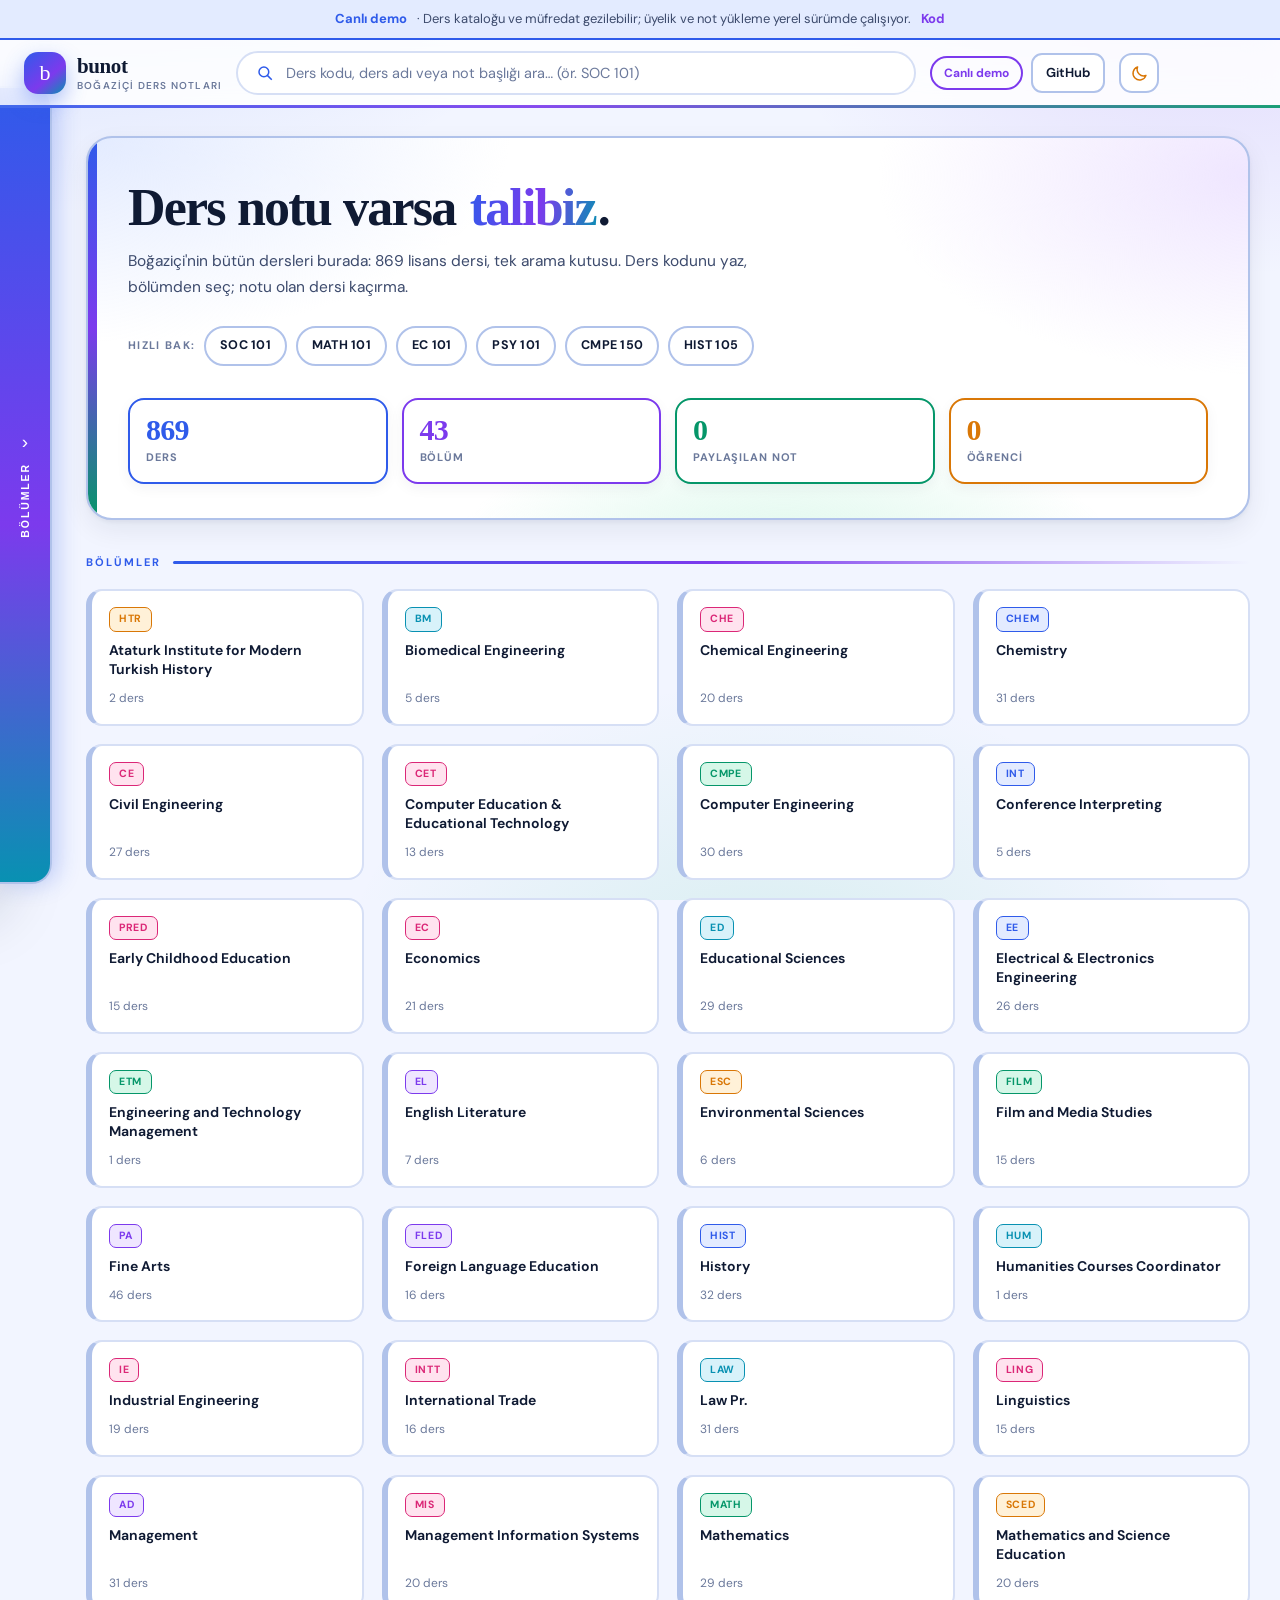
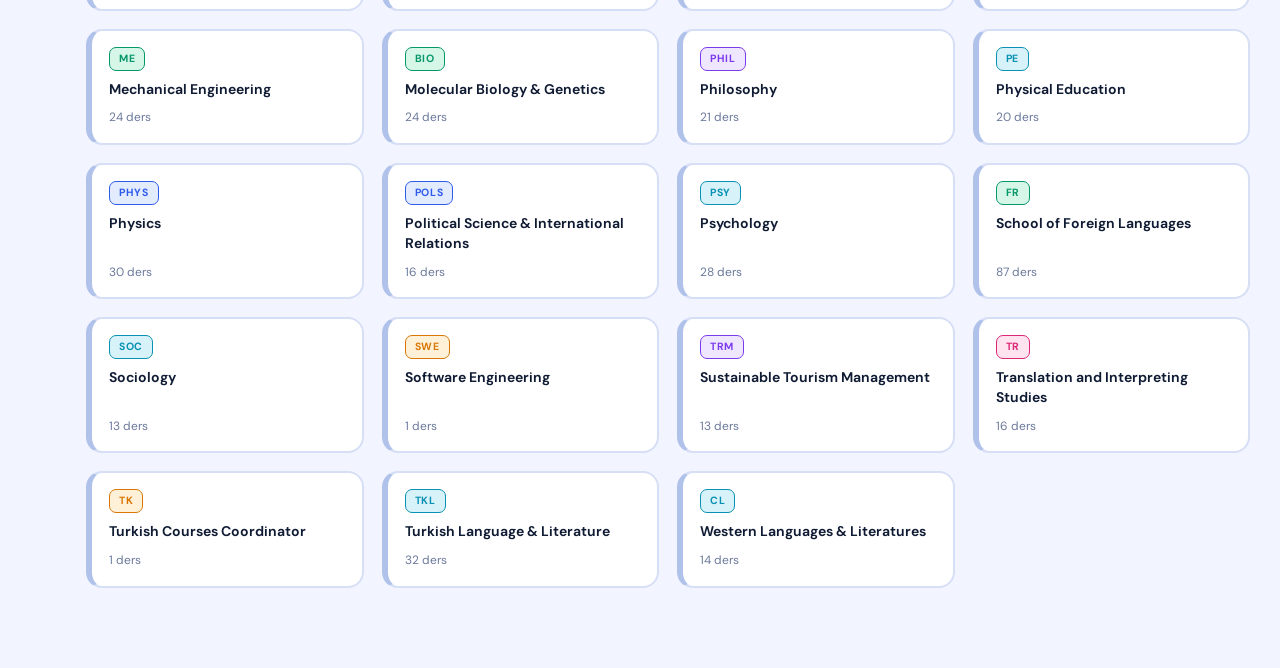
==== docs/index.html @ ac956108 "Yayin klasoru docs/ oldu: ayni cikti GitHub Pages ve Vercel icin kullanilacak" ====
<!DOCTYPE html>
<html lang="tr">
<head>
<meta charset="utf-8">
<meta name="viewport" content="width=device-width, initial-scale=1">
<title>bunot — Boğaziçi ders notları</title>
<link rel="preload" href="fontlar/dmsans-latin.woff2" as="font" type="font/woff2" crossorigin>
<link rel="preload" href="fontlar/lora-latin.woff2" as="font" type="font/woff2" crossorigin>
<link rel="stylesheet" href="fontlar.css">
<link rel="stylesheet" href="stil.css">
<link rel="icon" href="data:image/svg+xml,<svg xmlns='http://www.w3.org/2000/svg' viewBox='0 0 100 100'><text y='.9em' font-size='90'>📚</text></svg>">
<script>
  /* tema, sayfa çizilmeden önce uygulanır: ekran bir an beyazlamaz */
  (function () {
    var t = null;
    try {
      var q = new URLSearchParams(location.search).get("tema");
      if (q === "koyu" || q === "acik") t = q;
      else t = localStorage.getItem("bunot-tema");
      if (t !== "koyu" && t !== "acik") {
        t = window.matchMedia && window.matchMedia("(prefers-color-scheme: dark)").matches ? "koyu" : "acik";
      }
    } catch (e) { t = "acik"; }
    document.documentElement.setAttribute("data-tema", t);
  })();
</script>
</head>
<body>

<div class="demo-serit" id="demo-serit" hidden>
  <strong>Canlı demo</strong> · Ders kataloğu ve müfredat gezilebilir; üyelik ve not yükleme yerel sürümde çalışıyor.
  <a href="https://github.com/mehlikaceylinaydogan/bunot" target="_blank" rel="noopener">Kod</a>
</div>

<header class="ust">
  <a class="marka" href="#/">
    <span class="marka-nokta">b</span>
    <span class="marka-yazi">bunot<small>Boğaziçi ders notları</small></span>
  </a>

  <div class="arama-kutu">
    <svg viewBox="0 0 24 24" width="18" height="18" aria-hidden="true"><path fill="none" stroke="currentColor" stroke-width="2" d="M10.5 17a6.5 6.5 0 1 0 0-13 6.5 6.5 0 0 0 0 13Zm5 -1.5L21 21"/></svg>
    <input id="arama" type="search" placeholder="Ders kodu, ders adı veya not başlığı ara… (ör. SOC 101)" autocomplete="off">
  </div>

  <div class="hesap" id="hesap"></div>

  <button class="tema-dugme" id="tema-dugme" type="button" title="Koyu moda geç" aria-label="Koyu moda geç">
    <svg class="gunes-ikon" viewBox="0 0 24 24" fill="none" stroke="currentColor" stroke-width="1.8" stroke-linecap="round" aria-hidden="true">
      <circle cx="12" cy="12" r="4.2"/>
      <path d="M12 2.6v2.2M12 19.2v2.2M2.6 12h2.2M19.2 12h2.2M4.9 4.9l1.6 1.6M17.5 17.5l1.6 1.6M19.1 4.9l-1.6 1.6M6.5 17.5l-1.6 1.6"/>
    </svg>
    <svg class="ay-ikon" viewBox="0 0 24 24" fill="none" stroke="currentColor" stroke-width="1.8" stroke-linecap="round" stroke-linejoin="round" aria-hidden="true">
      <path d="M20.2 14.4A8.2 8.2 0 0 1 9.6 3.8a8.4 8.4 0 1 0 10.6 10.6Z"/>
    </svg>
  </button>
</header>

<main class="govde">
  <aside class="yan" id="yan">
    <div class="yan-ic">
      <div class="yan-baslik">Bölümler</div>
      <input class="yan-arama" id="bolum-arama" type="search" placeholder="Bölüm ara…">
      <label class="yan-secim" title="500 ve üstü numaralı dersler yüksek lisans dersleridir">
        <input type="checkbox" id="lisans-filtre" checked>
        Sadece lisans dersleri
      </label>
      <nav class="bolum-listesi" id="bolum-listesi"></nav>
    </div>
    <button class="yan-tutamac" id="yan-tutamac" type="button"
            aria-label="Bölüm listesini aç" aria-expanded="false" aria-controls="yan">
      <span class="yan-tutamac-ok" aria-hidden="true">›</span>
      <span class="yan-tutamac-yazi">Bölümler</span>
    </button>
  </aside>

  <section class="icerik" id="icerik">
    <div class="yukleniyor">Ders listesi yükleniyor…</div>
  </section>
</main>

<!-- Giriş / kayıt -->
<div class="perde" id="perde-giris" hidden>
  <div class="kutu">
    <button class="kapat" data-kapat="perde-giris">×</button>
    <h2 id="giris-baslik">Giriş yap</h2>
    <p class="ipucu" id="giris-ipucu">bunot'a sadece Boğaziçi e-postasıyla girilir: <b>@boun.edu.tr</b> veya <b>@std.bogazici.edu.tr</b></p>
    <form id="giris-form" class="form" novalidate>
      <label class="alan gizli" id="ad-alani">Ad Soyad
        <input id="giris-ad" type="text" placeholder="ör. Ceylin Yılmaz" autocomplete="name">
      </label>
      <label class="alan gizli" id="bolum-alani">Bölümün
        <select id="giris-bolum"><option value="">Bölüm seç…</option></select>
      </label>
      <label class="alan gizli" id="yil-alani">Giriş yılın
        <select id="giris-yil"><option value="">Yıl seç…</option></select>
      </label>
      <label class="alan">Boğaziçi e-postan
        <input id="giris-eposta" type="email" placeholder="ad.soyad@boun.edu.tr" autocomplete="email" required>
      </label>
      <label class="alan gizli" id="kayitli-ad-alani">Kayıtlı adın
        <input id="giris-kayitli-ad" type="text" placeholder="ör. Ceylin Yılmaz" autocomplete="name">
      </label>
      <label class="alan">Şifre
        <input id="giris-sifre" type="password" placeholder="en az 6 karakter" autocomplete="current-password" required>
        <button type="button" class="goz" data-goz="giris-sifre">şifreyi göster</button>
      </label>
      <label class="alan gizli" id="yeni-sifre-alani">Yeni şifre
        <input id="giris-yeni-sifre" type="password" placeholder="en az 6 karakter" autocomplete="new-password">
        <button type="button" class="goz" data-goz="giris-yeni-sifre">şifreyi göster</button>
      </label>
      <div class="uyari" id="giris-uyari"></div>
      <button class="dugme dolu" type="submit" id="giris-gonder">Giriş yap</button>
    </form>
    <p class="alt-yazi">
      <span id="giris-soru">Hesabın yok mu?</span>
      <a href="#" id="giris-degistir">Kayıt ol</a>
    </p>
    <p class="alt-yazi ikinci" id="sifir-link-satir">
      <a href="#" id="sifir-link">Şifremi unuttum</a>
    </p>
  </div>
</div>

<!-- Şifre değiştir -->
<div class="perde" id="perde-sifre" hidden>
  <div class="kutu">
    <button class="kapat" data-kapat="perde-sifre">×</button>
    <h2>Şifre değiştir</h2>
    <p class="ipucu">Mevcut şifreni bir kez yaz, sonra yeni şifreni belirle.</p>
    <form id="sifre-form" class="form" novalidate>
      <label class="alan">Mevcut şifren
        <input id="s-eski" type="password" autocomplete="current-password" required>
      </label>
      <label class="alan">Yeni şifre
        <input id="s-yeni" type="password" placeholder="en az 6 karakter" autocomplete="new-password" required>
      </label>
      <label class="alan">Yeni şifre (tekrar)
        <input id="s-tekrar" type="password" autocomplete="new-password" required>
      </label>
      <div class="uyari" id="sifre-uyari"></div>
      <button class="dugme dolu" type="submit" id="sifre-gonder">Şifremi değiştir</button>
    </form>
  </div>
</div>

<!-- Not yükleme -->
<div class="perde" id="perde-yukle" hidden>
  <div class="kutu genis">
    <button class="kapat" data-kapat="perde-yukle">×</button>
    <h2>Not yükle</h2>
    <p class="ipucu">Kendi hazırladığın özetler, çalışma notları, sınav soruları… Hocanın slaytını veya kitabını yükleme.</p>
    <form id="yukle-form" class="form" novalidate>
      <label class="alan">Ders
        <input id="y-ders" type="text" list="ders-listesi" placeholder="Ders kodu yaz, ör. SOC 101" required>
        <datalist id="ders-listesi"></datalist>
      </label>
      <div class="ikili">
        <label class="alan">Notun başlığı
          <input id="y-baslik" type="text" placeholder="ör. SOC 101 2026 Midterm çalışma notları" required>
        </label>
        <label class="alan">Tür
          <select id="y-tur">
            <option>Midterm</option>
            <option>Final</option>
            <option>Quiz</option>
            <option>Homework</option>
            <option>Project</option>
            <option>Summary</option>
            <option>Other</option>
          </select>
        </label>
      </div>
      <div class="ikili">
        <label class="alan">Dönem
          <select id="y-donem"></select>
        </label>
        <label class="alan">Dosya
          <input id="y-dosya" type="file" accept=".pdf,.doc,.docx,.ppt,.pptx,.txt,.md,.jpg,.jpeg,.png,.zip" required>
        </label>
      </div>
      <label class="alan">Açıklama (isteğe bağlı)
        <textarea id="y-aciklama" rows="3" placeholder="Neyi kapsıyor, hangi konular var, hoca kim…"></textarea>
      </label>
      <div class="uyari" id="yukle-uyari"></div>
      <button class="dugme dolu" type="submit" id="yukle-gonder">Notu yükle</button>
    </form>
  </div>
</div>

<!-- Nota bak -->
<div class="perde" id="perde-bak" hidden>
  <div class="kutu bak-kutu">
    <button class="kapat" data-kapat="perde-bak">×</button>
    <h2 id="bak-baslik">Nota bak</h2>
    <p class="ipucu" id="bak-alt"></p>
    <div class="bak-govde" id="bak-govde"></div>
    <div class="bak-alt-satir">
      <a class="dugme sade" id="bak-ders" href="#">Ders sayfası</a>
      <button class="dugme dolu" id="bak-indir" data-indir="">İndir</button>
    </div>
  </div>
</div>

<div class="bildirim" id="bildirim" hidden></div>

<script src="uygulama.js"></script>
</body>
</html>
---- docs/fontlar.css ----
﻿/* bunot — yerel fontlar (Lora + DM Sans), internet gerekmez */

@font-face {
  font-family: 'Lora';
  font-style: normal;
  font-weight: 400 700;
  font-display: swap;
  src: url('fontlar/lora-latin.woff2') format('woff2');
  unicode-range: U+0000-00FF, U+0131, U+0152-0153, U+02BB-02BC, U+02C6, U+02DA, U+02DC, U+2000-206F, U+20AC, U+2122, U+2191, U+2193, U+2212, U+2215, U+FEFF, U+FFFD;
}
@font-face {
  font-family: 'Lora';
  font-style: normal;
  font-weight: 400 700;
  font-display: swap;
  src: url('fontlar/lora-latin-ext.woff2') format('woff2');
  unicode-range: U+0100-02AF, U+0304, U+0308, U+0329, U+1E00-1E9F, U+1EF2-1EFF, U+2020, U+20A0-20AB, U+20AD-20C4, U+2113, U+2C60-2C7F, U+A720-A7FF;
}

@font-face {
  font-family: 'DM Sans';
  font-style: normal;
  font-weight: 400 700;
  font-display: swap;
  src: url('fontlar/dmsans-latin.woff2') format('woff2');
  unicode-range: U+0000-00FF, U+0131, U+0152-0153, U+02BB-02BC, U+02C6, U+02DA, U+02DC, U+2000-206F, U+20AC, U+2122, U+2191, U+2193, U+2212, U+2215, U+FEFF, U+FFFD;
}
@font-face {
  font-family: 'DM Sans';
  font-style: normal;
  font-weight: 400 700;
  font-display: swap;
  src: url('fontlar/dmsans-latin-ext.woff2') format('woff2');
  unicode-range: U+0100-02AF, U+0304, U+0308, U+0329, U+1E00-1E9F, U+1EF2-1EFF, U+2020, U+20A0-20AB, U+20AD-20C4, U+2113, U+2C60-2C7F, U+A720-A7FF;
}
---- docs/stil.css ----
/* ===================================================================
   bunot — renkli, modern görünüm
   Mavi / mor / yeşil ağırlıklı, kalın kenarlı kutular.
   =================================================================== */

:root {
  /* yüzeyler */
  --kagit: #f2f5ff;
  --kagit-2: #e8eeff;
  --kart: #ffffff;
  --girdi: #f7f9ff;
  --ust: rgba(255, 255, 255, .84);
  --uzerine: #eef2ff;

  /* çizgiler */
  --cizgi: #d6dff5;
  --cizgi-koyu: #b0c2ea;

  /* yazı */
  --murekkep: #0f1a33;
  --murekkep-yumusak: #3d4b6d;
  --soluk: #6b799b;

  /* renkler */
  --mavi: #2f5bea;
  --mavi-soluk: #e3ebff;
  --mor: #7c3aed;
  --mor-soluk: #efe6ff;
  --yesil: #059669;
  --yesil-parlak: #10b981;
  --yesil-soluk: #d6f7e8;
  --turuncu: #d97706;
  --turuncu-soluk: #fff1d8;
  --pembe: #db2777;
  --pembe-soluk: #ffe3ef;
  --cam: #0891b2;
  --cam-soluk: #d8f2fa;

  /* eski isimler (uyum için) */
  --birincil: var(--mavi);
  --birincil-acik: #4b74ff;
  --birincil-soluk: var(--mavi-soluk);
  --vurgu: var(--turuncu);
  --vurgu-soluk: var(--turuncu-soluk);
  --vurgu-yazi: #ffffff;
  --vurgu-cizgi: rgba(124, 58, 237, .16);

  /* kart renk kümeleri */
  --r0: var(--mavi);   --r0-soluk: var(--mavi-soluk);
  --r1: var(--mor);    --r1-soluk: var(--mor-soluk);
  --r2: var(--yesil);  --r2-soluk: var(--yesil-soluk);
  --r3: var(--turuncu);--r3-soluk: var(--turuncu-soluk);
  --r4: var(--pembe);  --r4-soluk: var(--pembe-soluk);
  --r5: var(--cam);    --r5-soluk: var(--cam-soluk);

  --golge: 0 2px 4px rgba(15, 26, 51, .05), 0 10px 26px rgba(15, 26, 51, .07);
  --golge-buyuk: 0 26px 64px rgba(15, 26, 51, .22);
  --yaricap: 18px;
  --baslik-font: 'Lora', 'Iowan Old Style', Georgia, serif;
  --govde-font: 'DM Sans', -apple-system, 'Segoe UI', system-ui, sans-serif;
  --ust-yukseklik: 74px;
  --ray: 52px;
}

:root[data-tema="koyu"] {
  --kagit: #090e1c;
  --kagit-2: #0d1428;
  --kart: #121a30;
  --girdi: #17203a;
  --ust: rgba(9, 14, 28, .86);
  --uzerine: #1a2440;

  --cizgi: #26314f;
  --cizgi-koyu: #3c4d7a;

  --murekkep: #edf1ff;
  --murekkep-yumusak: #b8c5e6;
  --soluk: #8b9ac0;

  --mavi: #6f95ff;
  --mavi-soluk: #16244a;
  --mor: #b18bff;
  --mor-soluk: #241a45;
  --yesil: #34d399;
  --yesil-parlak: #34d399;
  --yesil-soluk: #0f3229;
  --turuncu: #fbbf24;
  --turuncu-soluk: #33280d;
  --pembe: #f472b6;
  --pembe-soluk: #3a1327;
  --cam: #38d6ef;
  --cam-soluk: #0c2c36;

  --birincil-acik: #8aa8ff;
  --vurgu-cizgi: rgba(177, 139, 255, .22);

  --golge: 0 2px 4px rgba(0, 0, 0, .35), 0 12px 30px rgba(0, 0, 0, .35);
  --golge-buyuk: 0 26px 70px rgba(0, 0, 0, .6);
}

* { box-sizing: border-box; }

html, body { height: 100%; }

body {
  margin: 0;
  font-family: var(--govde-font);
  background: var(--kagit);
  background-image:
    radial-gradient(900px 520px at 4% -12%, rgba(47, 91, 234, .16), transparent 62%),
    radial-gradient(760px 460px at 96% 0%, rgba(124, 58, 237, .14), transparent 60%),
    radial-gradient(700px 500px at 60% 110%, rgba(16, 185, 129, .12), transparent 62%);
  background-attachment: fixed;
  color: var(--murekkep);
  font-size: 15px;
  line-height: 1.55;
  -webkit-font-smoothing: antialiased;
  transition: background-color .25s, color .25s;
}

h1, h2, h3, .marka-yazi, .sayac strong {
  font-family: var(--baslik-font);
  font-weight: 600;
  letter-spacing: -.3px;
}

a { color: var(--mavi); text-decoration: none; }
a:hover { text-decoration: none; }

/* ------------------------------------------------------------- üst bar */
.ust {
  position: sticky;
  top: 0;
  z-index: 40;
  display: flex;
  align-items: center;
  gap: 14px;
  padding: 11px 24px;
  background: var(--ust);
  backdrop-filter: blur(16px) saturate(1.3);
  border-bottom: 2px solid var(--cizgi);
}
.ust::after {
  content: "";
  position: absolute;
  left: 0; right: 0; bottom: -2px;
  height: 3px;
  background: linear-gradient(90deg, var(--mavi), var(--mor) 42%, var(--yesil) 100%);
  opacity: .9;
}

.marka { display: flex; align-items: center; gap: 11px; color: var(--murekkep); flex: 0 0 auto; }
.marka-nokta {
  display: grid;
  place-items: center;
  width: 42px;
  height: 42px;
  border-radius: 14px;
  background: linear-gradient(140deg, var(--mavi), var(--mor) 60%, var(--cam));
  color: #fff;
  font-family: var(--baslik-font);
  font-size: 22px;
  line-height: 1;
  padding-bottom: 3px;
  box-shadow: 0 8px 20px rgba(47, 91, 234, .35);
}
.marka-yazi { font-size: 21px; line-height: 1.05; letter-spacing: -.4px; }
.marka-yazi small {
  display: block;
  font-family: var(--govde-font);
  font-weight: 600;
  font-size: 10px;
  color: var(--soluk);
  letter-spacing: .12em;
  text-transform: uppercase;
  margin-top: 4px;
}

.arama-kutu {
  flex: 1 1 auto;
  display: flex;
  align-items: center;
  gap: 10px;
  max-width: 680px;
  padding: 10px 18px;
  border-radius: 999px;
  background: var(--kart);
  border: 2px solid var(--cizgi);
  color: var(--soluk);
  transition: border-color .2s, box-shadow .2s;
}
.arama-kutu:hover { border-color: var(--cizgi-koyu); }
.arama-kutu:focus-within {
  border-color: var(--mavi);
  box-shadow: 0 0 0 5px var(--mavi-soluk);
}
.arama-kutu svg { color: var(--mavi); }
.arama-kutu input {
  flex: 1;
  border: 0;
  background: transparent;
  color: var(--murekkep);
  font-family: var(--govde-font);
  font-size: 14.5px;
  outline: none;
}
.arama-kutu input::placeholder { color: var(--soluk); }

.hesap { display: flex; align-items: center; gap: 8px; flex: 0 0 auto; }

.kisi-ad {
  font-size: 12.5px;
  font-weight: 700;
  color: var(--mor);
  background: var(--mor-soluk);
  border: 2px solid var(--mor);
  padding: 6px 12px;
  border-radius: 999px;
  max-width: 150px;
  overflow: hidden;
  text-overflow: ellipsis;
  white-space: nowrap;
}

/* ------------------------------------------------------------- düğmeler */
.dugme {
  border: 2px solid var(--cizgi-koyu);
  background: var(--kart);
  color: var(--murekkep);
  padding: 9px 16px;
  border-radius: 12px;
  font-family: var(--govde-font);
  font-size: 14px;
  font-weight: 650;
  cursor: pointer;
  transition: transform .12s, background .18s, border-color .18s, color .18s, box-shadow .18s;
  white-space: nowrap;
}
.dugme:hover { background: var(--uzerine); transform: translateY(-1px); }
.dugme:active { transform: translateY(1px); }

.dugme.dolu {
  background: linear-gradient(135deg, var(--mavi), var(--mor));
  border-color: transparent;
  color: #fff;
  box-shadow: 0 8px 22px rgba(47, 91, 234, .32);
}
.dugme.dolu:hover { filter: brightness(1.07); }

.dugme.vurgulu {
  background: linear-gradient(135deg, var(--turuncu), #f59e0b);
  border-color: transparent;
  color: #fff;
}

.dugme.sade { background: transparent; border-color: transparent; color: var(--soluk); }
.dugme.sade:hover { background: var(--uzerine); color: var(--murekkep); }

.dugme.kucuk { padding: 8px 13px; font-size: 13px; border-radius: 11px; }

/* canlı demo şeridi (Vercel gibi statik yayında) */
.demo-serit {
  display: flex;
  flex-wrap: wrap;
  gap: 6px 10px;
  align-items: center;
  justify-content: center;
  padding: 9px 16px;
  background: var(--mavi-soluk);
  border-bottom: 2px solid var(--mavi);
  font-size: 13px;
  color: var(--murekkep-yumusak);
  text-align: center;
}
.demo-serit[hidden] { display: none; }
.demo-serit strong { color: var(--mavi); }
.demo-serit a { color: var(--mor); font-weight: 700; }
.demo-rozet {
  border: 2px solid var(--mor);
  color: var(--mor);
  border-radius: 999px;
  padding: 6px 12px;
  font-size: 12px;
  font-weight: 800;
  white-space: nowrap;
}

/* üst bardaki renkli düğmeler */
.bolumum-dugme {
  border-color: var(--mavi);
  color: var(--mavi);
  background: var(--mavi-soluk);
}
.bolumum-dugme:hover { background: var(--mavi); color: #fff; }

.sifre-dugme {
  border-color: var(--mor);
  color: var(--mor);
  background: var(--mor-soluk);
}
.sifre-dugme:hover { background: var(--mor); color: #fff; }

.cikis-dugme {
  border-color: var(--pembe);
  color: var(--pembe);
  background: var(--pembe-soluk);
}
.cikis-dugme:hover { background: var(--pembe); color: #fff; }

.giris-dugme {
  border-color: var(--yesil);
  background: linear-gradient(135deg, var(--yesil-parlak), var(--yesil));
  color: #fff;
  box-shadow: 0 8px 22px rgba(5, 150, 105, .3);
}
.giris-dugme:hover { filter: brightness(1.07); }

/* not yükle: yavaş nefes alan, parlayan yeşil düğme */
.yukle-dugme {
  position: relative;
  overflow: hidden;
  border: 2px solid var(--yesil);
  background: linear-gradient(135deg, var(--yesil-parlak), var(--yesil) 65%, #047857);
  color: #fff;
  padding: 10px 20px;
  border-radius: 999px;
  letter-spacing: .01em;
  box-shadow: 0 6px 18px rgba(5, 150, 105, .35);
  animation: yukleNefes 5.5s ease-in-out infinite;
}
.yukle-dugme span { position: relative; z-index: 2; }
.yukle-dugme::after {
  content: "";
  position: absolute;
  inset: -2px;
  background: linear-gradient(110deg, transparent 25%, rgba(255, 255, 255, .6) 48%, transparent 68%);
  transform: translateX(-130%);
  animation: yukleParlama 6.5s ease-in-out infinite;
}
.yukle-dugme:hover {
  transform: translateY(-2px) scale(1.035);
  box-shadow: 0 12px 30px rgba(16, 185, 129, .5);
  filter: brightness(1.06);
}

@keyframes yukleNefes {
  0%, 100% { box-shadow: 0 6px 18px rgba(5, 150, 105, .3); }
  50% { box-shadow: 0 10px 32px rgba(16, 185, 129, .62); }
}
@keyframes yukleParlama {
  0%, 58% { transform: translateX(-130%); }
  100% { transform: translateX(130%); }
}

/* ------------------------------------------------------------- gövde */
.govde {
  display: block;
  max-width: 1480px;
  margin: 0 auto;
  padding: 28px 30px 80px calc(var(--ray) + 34px);
  min-height: calc(100vh - var(--ust-yukseklik));
}

.icerik { min-width: 0; }

/* ------------------------------------------------- yan panel (açılır) */
.yan {
  position: fixed;
  top: calc(var(--ust-yukseklik) + 12px);
  bottom: 16px;
  left: 0;
  z-index: 35;
  width: 306px;
  display: flex;
  align-items: stretch;
  transform: translateX(calc(-306px + var(--ray)));
  transition: transform .55s cubic-bezier(.22, .9, .28, 1);
  will-change: transform;
}
.yan:hover,
.yan:focus-within,
.yan.acik { transform: translateX(0); }

.yan-ic {
  flex: 1 1 auto;
  min-width: 0;
  display: flex;
  flex-direction: column;
  padding: 16px 14px 14px;
  background: var(--kart);
  border: 2px solid var(--cizgi-koyu);
  border-left: 0;
  border-radius: 0 22px 22px 0;
  box-shadow: var(--golge-buyuk);
  overflow: hidden;
}

.yan-tutamac {
  order: 2;
  flex: 0 0 var(--ray);
  width: var(--ray);
  display: flex;
  flex-direction: column;
  align-items: center;
  justify-content: center;
  gap: 12px;
  padding: 0;
  border: 2px solid var(--cizgi-koyu);
  border-left: 0;
  border-radius: 0 20px 20px 0;
  background: linear-gradient(180deg, var(--mavi), var(--mor) 55%, var(--cam));
  color: #fff;
  cursor: pointer;
  box-shadow: 6px 0 22px rgba(47, 91, 234, .25);
  transition: filter .25s;
}
.yan-tutamac:hover { filter: brightness(1.08); }
.yan-tutamac-ok {
  font-size: 19px;
  line-height: 1;
  transition: transform .45s cubic-bezier(.22, .9, .28, 1);
}
.yan:hover .yan-tutamac-ok,
.yan.acik .yan-tutamac-ok { transform: rotate(180deg); }
.yan-tutamac-yazi {
  writing-mode: vertical-rl;
  transform: rotate(180deg);
  font-size: 10.5px;
  font-weight: 700;
  letter-spacing: .18em;
  text-transform: uppercase;
  white-space: nowrap;
}

.yan-baslik {
  font-family: var(--govde-font);
  font-size: 11px;
  font-weight: 800;
  color: var(--mor);
  letter-spacing: .16em;
  text-transform: uppercase;
  padding: 0 8px 10px;
}

.yan-arama {
  width: 100%;
  padding: 10px 13px;
  border: 2px solid var(--cizgi);
  border-radius: 11px;
  font-family: var(--govde-font);
  font-size: 13px;
  outline: none;
  background: var(--girdi);
  color: var(--murekkep);
  margin-bottom: 10px;
  transition: border-color .18s, box-shadow .18s;
}
.yan-arama:focus {
  border-color: var(--mor);
  box-shadow: 0 0 0 4px var(--mor-soluk);
}

.yan-secim {
  display: flex;
  align-items: center;
  gap: 9px;
  margin: 0 0 10px;
  padding: 9px 11px;
  border-radius: 11px;
  border: 2px solid var(--cizgi);
  background: var(--girdi);
  font-size: 12.5px;
  font-weight: 650;
  color: var(--murekkep-yumusak);
  cursor: pointer;
  user-select: none;
}
.yan-secim input { accent-color: var(--yesil); width: 16px; height: 16px; margin: 0; }

.bolum-listesi {
  overflow-y: auto;
  display: flex;
  flex-direction: column;
  gap: 4px;
  padding-right: 3px;
}
.bolum-listesi::-webkit-scrollbar { width: 8px; }
.bolum-listesi::-webkit-scrollbar-thumb {
  background: var(--cizgi-koyu);
  border-radius: 8px;
}

.bolum-satir {
  display: flex;
  align-items: center;
  gap: 9px;
  padding: 8px 10px;
  border-radius: 11px;
  border: 2px solid transparent;
  color: var(--murekkep);
  font-size: 13px;
  cursor: pointer;
  transition: background .15s, border-color .15s, transform .15s;
}
.bolum-satir:hover {
  background: var(--uzerine);
  border-color: var(--cizgi);
  transform: translateX(2px);
}
.bolum-satir.secili {
  background: linear-gradient(120deg, var(--mavi), var(--mor));
  border-color: transparent;
  color: #fff;
  box-shadow: 0 8px 20px rgba(47, 91, 234, .3);
}
.bolum-satir.secili .bolum-adet { opacity: .8; color: #fff; }
.bolum-satir.secili .bolum-kod { background: rgba(255, 255, 255, .24); color: #fff; }

.bolum-kod {
  font-family: var(--govde-font);
  font-size: 10.5px;
  font-weight: 800;
  border-radius: 7px;
  padding: 3px 7px;
  flex: 0 0 auto;
  letter-spacing: .06em;
  background: var(--rs, var(--mavi-soluk));
  color: var(--r, var(--mavi));
  border: 1.5px solid var(--r, var(--mavi));
}

.bolum-adi {
  flex: 1 1 auto;
  font-size: 12.5px;
  font-weight: 600;
  white-space: nowrap;
  overflow: hidden;
  text-overflow: ellipsis;
}
.bolum-adet { font-size: 11.5px; color: var(--soluk); flex: 0 0 auto; }

/* ------------------------------------------------------------- kahraman */
.kahraman {
  position: relative;
  overflow: hidden;
  background:
    radial-gradient(620px 300px at 0% 0%, var(--mavi-soluk), transparent 68%),
    radial-gradient(560px 300px at 100% 10%, var(--mor-soluk), transparent 66%),
    radial-gradient(500px 260px at 60% 120%, var(--yesil-soluk), transparent 70%),
    var(--kart);
  border: 2px solid var(--cizgi-koyu);
  border-radius: 26px;
  padding: 42px 40px 34px;
  margin-bottom: 32px;
  box-shadow: var(--golge);
}
.kahraman::before {
  content: "";
  position: absolute;
  left: 0; top: 0; bottom: 0;
  width: 9px;
  background: linear-gradient(180deg, var(--mavi), var(--mor) 50%, var(--yesil));
}
.kahraman h1 {
  margin: 0 0 16px;
  font-size: 52px;
  line-height: 1.02;
  letter-spacing: -1.8px;
  max-width: 760px;
  position: relative;
}
.kahraman h1 em {
  font-style: normal;
  background: linear-gradient(100deg, var(--mavi), var(--mor) 55%, var(--cam));
  -webkit-background-clip: text;
  background-clip: text;
  color: transparent;
  padding: 0 2px;
}
.kahraman p {
  margin: 0;
  max-width: 620px;
  color: var(--murekkep-yumusak);
  font-size: 15.5px;
  line-height: 1.65;
  position: relative;
}

.hizli { display: flex; flex-wrap: wrap; gap: 9px; margin-top: 26px; align-items: center; position: relative; }
.hizli span {
  font-size: 11px;
  font-weight: 700;
  color: var(--soluk);
  letter-spacing: .12em;
  text-transform: uppercase;
}
.hizli a {
  font-family: var(--govde-font);
  font-size: 12.5px;
  font-weight: 700;
  letter-spacing: .02em;
  padding: 8px 14px;
  border-radius: 999px;
  border: 2px solid var(--cizgi-koyu);
  color: var(--murekkep);
  background: var(--kart);
  transition: background .18s, border-color .18s, color .18s, transform .18s;
}
.hizli a:hover {
  background: var(--mavi);
  border-color: var(--mavi);
  color: #fff;
  transform: translateY(-2px);
}

.bolum-cip {
  display: inline-flex;
  align-items: center;
  gap: 8px;
  margin-top: 22px;
  padding: 9px 16px;
  border-radius: 999px;
  border: 2px solid var(--mor);
  background: var(--mor-soluk);
  color: var(--mor);
  font-size: 12.5px;
  font-weight: 600;
  position: relative;
  transition: background .18s, color .18s;
}
.bolum-cip:hover { background: var(--mor); color: #fff; }
.bolum-cip b { font-weight: 800; color: inherit; }

.sayaclar {
  display: flex;
  gap: 14px;
  margin-top: 32px;
  flex-wrap: wrap;
  position: relative;
}
.sayac {
  flex: 1 1 130px;
  padding: 14px 16px;
  border-radius: 16px;
  border: 2px solid var(--cizgi);
  background: var(--kart);
  box-shadow: 0 4px 14px rgba(15, 26, 51, .05);
}
.sayac:nth-child(1) { border-color: var(--mavi); }
.sayac:nth-child(2) { border-color: var(--mor); }
.sayac:nth-child(3) { border-color: var(--yesil); }
.sayac:nth-child(4) { border-color: var(--turuncu); }
.sayac strong { display: block; font-size: 30px; line-height: 1.05; letter-spacing: -.8px; }
.sayac:nth-child(1) strong { color: var(--mavi); }
.sayac:nth-child(2) strong { color: var(--mor); }
.sayac:nth-child(3) strong { color: var(--yesil); }
.sayac:nth-child(4) strong { color: var(--turuncu); }
.sayac span { font-size: 11px; color: var(--soluk); letter-spacing: .08em; text-transform: uppercase; font-weight: 700; }

/* ------------------------------------------------------------- başlıklar */
.bolum-basligi {
  position: relative;
  overflow: hidden;
  display: flex;
  align-items: flex-end;
  justify-content: space-between;
  gap: 18px;
  flex-wrap: wrap;
  padding: 24px 26px;
  margin-bottom: 26px;
  border: 2px solid var(--cizgi-koyu);
  border-radius: 24px;
  background:
    radial-gradient(520px 220px at 0% 0%, var(--mavi-soluk), transparent 70%),
    radial-gradient(480px 220px at 100% 100%, var(--mor-soluk), transparent 72%),
    var(--kart);
  box-shadow: var(--golge);
}
.bolum-basligi::before {
  content: "";
  position: absolute;
  left: 0; top: 0; bottom: 0;
  width: 9px;
  background: linear-gradient(180deg, var(--mavi), var(--mor) 55%, var(--yesil));
}
.bolum-basligi h1 {
  margin: 0;
  font-size: 34px;
  line-height: 1.12;
  letter-spacing: -.7px;
}
.bolum-basligi p {
  margin: 9px 0 0;
  color: var(--murekkep-yumusak);
  font-size: 13.5px;
  font-weight: 600;
}
.bolum-basligi .dugme { border-color: var(--cizgi-koyu); }

.bolum-basligi-alt {
  display: flex;
  align-items: center;
  justify-content: space-between;
  gap: 12px;
  margin: 30px 0 16px;
  flex-wrap: wrap;
}
.bolum-basligi-alt h2 {
  margin: 0;
  font-size: 22px;
  padding-left: 14px;
  border-left: 6px solid var(--mor);
}

.bolum-ayirac {
  display: flex;
  align-items: center;
  gap: 12px;
  margin: 34px 0 18px;
  font-size: 11px;
  font-weight: 800;
  letter-spacing: .18em;
  text-transform: uppercase;
  color: var(--mavi);
}
.bolum-ayirac::after {
  content: "";
  flex: 1;
  height: 3px;
  border-radius: 3px;
  background: linear-gradient(90deg, var(--mavi), var(--mor), transparent);
}

/* ------------------------------------------------------------- ızgaralar */
.bolum-izgara {
  display: grid;
  grid-template-columns: repeat(auto-fill, minmax(230px, 1fr));
  gap: 18px;
}

.bolum-kart {
  background: var(--kart);
  border: 2px solid var(--cizgi);
  border-left: 6px solid var(--r, var(--cizgi-koyu));
  border-radius: 16px;
  padding: 16px 17px;
  display: flex;
  flex-direction: column;
  gap: 9px;
  color: inherit;
  transition: border-color .18s, transform .18s, box-shadow .18s;
}
.bolum-kart:hover {
  border-color: var(--r, var(--mavi));
  transform: translateY(-3px);
  box-shadow: var(--golge);
}
.bolum-kart .kod {
  font-family: var(--govde-font);
  font-size: 10.5px;
  font-weight: 800;
  letter-spacing: .07em;
  padding: 3px 9px;
  border-radius: 7px;
  align-self: flex-start;
  background: var(--rs, var(--mavi-soluk));
  color: var(--r, var(--mavi));
  border: 1.5px solid var(--r, var(--mavi));
}
.bolum-kart .ad { font-size: 14px; font-weight: 650; line-height: 1.4; }
.bolum-kart .adet { font-size: 12px; color: var(--soluk); margin-top: auto; }

/* ders kartları */
.ders-izgara {
  display: grid;
  grid-template-columns: repeat(auto-fill, minmax(310px, 1fr));
  align-items: start;
  gap: 20px;
}

.ders-kart {
  position: relative;
  background: var(--kart);
  border: 2px solid var(--cizgi);
  border-left: 7px solid var(--r, var(--cizgi-koyu));
  border-radius: 18px;
  padding: 17px 19px;
  display: flex;
  flex-direction: column;
  gap: 9px;
  color: inherit;
  transition: border-color .2s, transform .2s, box-shadow .2s;
}
.ders-kart:hover {
  border-color: var(--r, var(--mavi));
  transform: translateY(-4px);
  box-shadow: 0 16px 34px rgba(15, 26, 51, .13);
}

.ders-ust { display: flex; align-items: center; justify-content: space-between; gap: 8px; }
.ders-kod {
  font-family: var(--govde-font);
  font-size: 11.5px;
  font-weight: 800;
  letter-spacing: .06em;
  color: var(--r, var(--mavi));
  background: var(--rs, var(--mavi-soluk));
  border: 1.5px solid var(--r, var(--mavi));
  border-radius: 8px;
  padding: 3px 9px;
}
.ders-kart h3 { margin: 0; font-size: 15.5px; font-weight: 650; line-height: 1.42; }
.ders-alt { font-size: 12.5px; color: var(--soluk); line-height: 1.45; }

.etiket {
  display: inline-flex;
  align-items: center;
  gap: 5px;
  padding: 3px 10px;
  border-radius: 999px;
  font-size: 11.5px;
  font-weight: 700;
  background: var(--uzerine);
  color: var(--soluk);
  border: 1.5px solid var(--cizgi);
  white-space: nowrap;
}
.etiket.yesil {
  background: var(--yesil-soluk);
  color: var(--yesil);
  border-color: var(--yesil);
}
.etiket.mavi {
  background: var(--mor-soluk);
  color: var(--mor);
  border-color: var(--mor);
}

/* renk kümeleri */
.r0 { --r: var(--r0); --rs: var(--r0-soluk); }
.r1 { --r: var(--r1); --rs: var(--r1-soluk); }
.r2 { --r: var(--r2); --rs: var(--r2-soluk); }
.r3 { --r: var(--r3); --rs: var(--r3-soluk); }
.r4 { --r: var(--r4); --rs: var(--r4-soluk); }
.r5 { --r: var(--r5); --rs: var(--r5-soluk); }

/* ------------------------------------------------------------- ders sayfası */
.geri {
  display: inline-flex;
  align-items: center;
  gap: 6px;
  font-size: 13px;
  font-weight: 700;
  color: var(--mavi);
  margin-bottom: 16px;
  padding: 6px 13px;
  border-radius: 999px;
  border: 2px solid var(--cizgi);
  background: var(--kart);
}
.geri:hover { border-color: var(--mavi); background: var(--mavi-soluk); }

.ders-baslik-kart {
  background:
    radial-gradient(520px 240px at 0% 0%, var(--mavi-soluk), transparent 70%),
    var(--kart);
  border: 2px solid var(--cizgi-koyu);
  border-radius: 22px;
  padding: 26px 28px;
  box-shadow: var(--golge);
  margin-bottom: 26px;
}
.ders-baslik-kart h1 { margin: 12px 0 12px; font-size: 30px; line-height: 1.25; letter-spacing: -.6px; }
.etiket-satir { display: flex; flex-wrap: wrap; gap: 8px; }

.not-listesi { display: flex; flex-direction: column; gap: 14px; }

.not-kart {
  background: var(--kart);
  border: 2px solid var(--cizgi);
  border-left: 7px solid var(--yesil);
  border-radius: 16px;
  padding: 16px 18px;
  display: grid;
  grid-template-columns: 48px minmax(0, 1fr) auto;
  gap: 16px;
  align-items: center;
  transition: border-color .18s, box-shadow .18s, transform .18s;
}
.not-kart:hover {
  border-color: var(--yesil);
  box-shadow: var(--golge);
  transform: translateY(-2px);
}

.dosya-simge {
  width: 48px;
  height: 48px;
  border-radius: 13px;
  display: grid;
  place-items: center;
  background: var(--yesil-soluk);
  border: 2px solid var(--yesil);
  font-family: var(--govde-font);
  font-size: 10px;
  font-weight: 800;
  color: var(--yesil);
  letter-spacing: .04em;
}

.not-baslik { font-weight: 700; font-size: 15px; line-height: 1.4; }
.not-alt {
  font-size: 12px;
  color: var(--soluk);
  margin-top: 5px;
  display: flex;
  flex-wrap: wrap;
  gap: 4px 10px;
  align-items: center;
}
.not-aciklama { font-size: 12.5px; color: var(--murekkep-yumusak); margin-top: 8px; line-height: 1.55; }

.not-eylem {
  display: flex;
  flex-wrap: wrap;
  gap: 6px;
  align-items: center;
  justify-content: flex-end;
  max-width: 360px;
}
.begeni-dugme, .kaydet-dugme { border-color: var(--cizgi-koyu); }
.begeni-dugme.secili {
  color: var(--pembe);
  border-color: var(--pembe);
  background: var(--pembe-soluk);
}
.kaydet-dugme.secili {
  color: var(--mavi);
  border-color: var(--mavi);
  background: var(--mavi-soluk);
}

/* bölüm sayfasındaki "sadece notu olanlar" süzgeci */
.filtre-cip {
  border: 2px solid var(--cizgi-koyu);
  background: var(--kart);
  color: var(--murekkep-yumusak);
  border-radius: 999px;
  padding: 8px 15px;
  font: inherit;
  font-size: 13px;
  font-weight: 700;
  cursor: pointer;
  transition: border-color .18s, color .18s, background .18s;
}
.filtre-cip:hover { border-color: var(--mor); color: var(--mor); }
.filtre-cip.acik {
  border-color: var(--yesil);
  color: var(--yesil);
  background: var(--yesil-soluk);
}

/* nota bakma penceresi */
.kutu.bak-kutu { max-width: 920px; }
.bak-govde {
  border: 2px solid var(--cizgi-koyu);
  border-radius: 14px;
  overflow: hidden;
  background: var(--uzerine);
  min-height: 280px;
  display: grid;
  place-items: center;
}
.bak-govde iframe {
  width: 100%;
  height: min(66vh, 640px);
  border: 0;
  background: #fff;
}
.bak-govde img { max-width: 100%; max-height: min(66vh, 640px); display: block; }
.bak-govde .bos-durum { border: 0; background: transparent; }
.bak-alt-satir {
  display: flex;
  justify-content: flex-end;
  gap: 10px;
  margin-top: 16px;
}

.bos-durum {
  background: var(--kart);
  border: 2px dashed var(--cizgi-koyu);
  border-radius: var(--yaricap);
  padding: 36px 28px;
  text-align: center;
  color: var(--soluk);
  font-size: 14px;
}
.bos-durum strong {
  display: block;
  color: var(--murekkep);
  font-size: 17px;
  margin-bottom: 6px;
  font-family: var(--baslik-font);
}

/* ------------------------------------------------------------- pencereler */
.perde {
  position: fixed;
  inset: 0;
  background: rgba(10, 16, 34, .55);
  display: grid;
  place-items: center;
  padding: 20px;
  z-index: 60;
  backdrop-filter: blur(4px);
}
.perde[hidden] { display: none; }

.kutu {
  position: relative;
  width: 100%;
  max-width: 450px;
  max-height: 92vh;
  overflow-y: auto;
  background: var(--kart);
  border: 2px solid var(--cizgi-koyu);
  border-top: 6px solid var(--mavi);
  border-radius: 22px;
  padding: 28px 28px 24px;
  box-shadow: var(--golge-buyuk);
}
.kutu.genis { max-width: 660px; }
.kutu h2 { margin: 0 0 8px; font-size: 25px; }

.kapat {
  position: absolute;
  top: 14px;
  right: 15px;
  width: 34px;
  height: 34px;
  border: 2px solid transparent;
  background: transparent;
  font-size: 22px;
  line-height: 1;
  color: var(--soluk);
  cursor: pointer;
  border-radius: 10px;
}
.kapat:hover { background: var(--pembe-soluk); border-color: var(--pembe); color: var(--pembe); }

.ipucu { font-size: 12.5px; color: var(--soluk); margin: 0 0 20px; line-height: 1.55; }

.form { display: flex; flex-direction: column; gap: 14px; }
.ikili { display: grid; grid-template-columns: 1fr 1fr; gap: 12px; }

.alan {
  display: flex;
  flex-direction: column;
  gap: 6px;
  font-size: 12.5px;
  font-weight: 700;
  color: var(--murekkep-yumusak);
}
.alan.gizli { display: none; }

.goz {
  align-self: flex-start;
  background: none;
  border: 0;
  padding: 0;
  margin-top: -2px;
  font-family: var(--govde-font);
  font-size: 11.5px;
  font-weight: 600;
  color: var(--mavi);
  cursor: pointer;
  text-decoration: underline;
}
.goz:hover { color: var(--mor); }

.alan input,
.alan select,
.alan textarea {
  font-family: var(--govde-font);
  font-size: 14px;
  font-weight: 400;
  padding: 10px 13px;
  border: 2px solid var(--cizgi);
  border-radius: 11px;
  outline: none;
  background: var(--girdi);
  color: var(--murekkep);
  transition: border-color .18s, background .18s, box-shadow .18s;
}
.alan input:focus,
.alan select:focus,
.alan textarea:focus {
  border-color: var(--mavi);
  background: var(--kart);
  box-shadow: 0 0 0 4px var(--mavi-soluk);
}
.alan input.hatali,
.alan select.hatali,
.alan textarea.hatali {
  border-color: var(--pembe);
  box-shadow: 0 0 0 4px var(--pembe-soluk);
}
.alan textarea { resize: vertical; }

.uyari {
  display: none;
  font-size: 13px;
  font-weight: 600;
  padding: 11px 13px;
  border-radius: 11px;
  border: 2px solid var(--pembe);
  background: var(--pembe-soluk);
  color: var(--pembe);
}
.uyari.gorunur { display: block; }
.uyari.iyi { border-color: var(--yesil); background: var(--yesil-soluk); color: var(--yesil); }

.alt-yazi { margin: 18px 0 0; font-size: 13px; color: var(--soluk); text-align: center; }
.alt-yazi a { font-weight: 700; }
.alt-yazi.ikinci { margin-top: 10px; }
.alt-yazi.ikinci a {
  font-size: 12.5px;
  font-weight: 600;
  color: var(--soluk);
  text-decoration: underline;
  text-underline-offset: 3px;
}
.alt-yazi.ikinci a:hover { color: var(--pembe); }

.bildirim {
  position: fixed;
  left: 50%;
  bottom: 30px;
  transform: translateX(-50%);
  background: linear-gradient(135deg, var(--mavi), var(--mor));
  color: #fff;
  padding: 13px 24px;
  border-radius: 999px;
  border: 2px solid rgba(255, 255, 255, .35);
  font-size: 13.5px;
  font-weight: 650;
  box-shadow: var(--golge-buyuk);
  z-index: 80;
  animation: belir .22s ease-out;
}
.bildirim[hidden] { display: none; }

@keyframes belir {
  from { opacity: 0; transform: translate(-50%, 10px); }
  to { opacity: 1; transform: translate(-50%, 0); }
}

.yukleniyor { color: var(--soluk); font-size: 14px; padding: 44px 0; text-align: center; }

/* ------------------------------------------------------------- müfredat */
.sinif-blok { margin-bottom: 34px; }

.sinif-baslik {
  display: flex;
  align-items: center;
  gap: 12px;
  margin-bottom: 18px;
  padding: 11px 18px;
  border-radius: 16px;
  border: 2px solid var(--cizgi);
  border-left: 8px solid var(--mor);
  background: linear-gradient(90deg, var(--mor-soluk), transparent 78%);
}
.sinif-baslik strong { font-family: var(--baslik-font); font-size: 20px; }
.sinif-baslik span { font-size: 12px; color: var(--soluk); font-weight: 600; }

.mufredat-not {
  font-size: 13px;
  color: var(--murekkep-yumusak);
  background: var(--kart);
  border: 2px solid var(--mavi);
  border-left: 8px solid var(--mavi);
  border-radius: 14px;
  padding: 12px 15px;
  margin-bottom: 20px;
  line-height: 1.55;
}

.yil-notu {
  font-size: 12.5px;
  color: var(--murekkep-yumusak);
  background: var(--kart);
  border: 2px solid var(--turuncu);
  border-left: 8px solid var(--turuncu);
  border-radius: 12px;
  padding: 10px 14px;
  margin-bottom: 12px;
  line-height: 1.55;
}

.mufredat-notlar {
  margin: 0 0 22px;
  padding: 16px 20px 16px 36px;
  border-radius: 16px;
  border: 2px solid var(--cizgi);
  border-left: 8px solid var(--cam);
  background: var(--kart);
  font-size: 12.5px;
  line-height: 1.8;
  color: var(--murekkep-yumusak);
}
.mufredat-notlar li { margin: 3px 0; }
.mufredat-notlar li::marker { color: var(--cam); }

.mufredat-etiketler { display: flex; flex-wrap: wrap; gap: 7px; margin-top: 12px; }
.mufredat-etiket {
  font-size: 11.5px;
  font-weight: 650;
  color: var(--murekkep-yumusak);
  background: var(--kart);
  border: 2px dashed var(--cizgi);
  border-radius: 999px;
  padding: 4px 11px;
}
.mufredat-etiket.bag {
  color: var(--mavi);
  border-style: solid;
  border-color: var(--mavi);
  background: var(--mavi-soluk);
}
.mufredat-alt { margin-top: 14px; padding-top: 12px; border-top: 2px solid var(--cizgi); }
.mufredat-alt strong {
  font-size: 12px;
  letter-spacing: .06em;
  text-transform: uppercase;
  color: var(--soluk);
}

.ders-kart.bos-kart {
  border-style: dashed;
  background: var(--kart);
}
.ders-kart.bos-kart h3 { color: var(--murekkep-yumusak); font-size: 14px; }

/* "şunlardan birini seç" kutusu */
.secenek-kart { gap: 12px; }
.secenek-kart h3 { font-size: 16px; line-height: 1.3; }
.secenek-liste { display: flex; flex-direction: column; gap: 9px; margin-top: 4px; }
.secenek-satir {
  display: flex;
  align-items: center;
  gap: 10px;
  padding: 9px 12px;
  border-radius: 12px;
  border: 2px solid var(--cizgi);
  background: var(--girdi);
  transition: border-color .16s, background .16s, transform .16s;
}
a.secenek-satir:hover {
  border-color: var(--r, var(--mavi));
  background: var(--kart);
  transform: translateX(3px);
}
.secenek-kod {
  flex: 0 0 auto;
  font-size: 11px;
  font-weight: 800;
  letter-spacing: .05em;
  color: var(--r, var(--mavi));
  background: var(--rs, var(--mavi-soluk));
  border: 1.5px solid var(--r, var(--mavi));
  border-radius: 7px;
  padding: 2px 7px;
}
.secenek-ad { font-size: 12.5px; color: var(--murekkep-yumusak); line-height: 1.4; font-weight: 500; }
a.secenek-satir:hover .secenek-ad { color: var(--murekkep); }

.secmeli-kart { border-style: dashed; }
.secmeli-kart h3 { font-size: 15.5px; line-height: 1.3; }

.rozet {
  font-size: 10px;
  font-weight: 800;
  letter-spacing: .07em;
  text-transform: uppercase;
  color: var(--turuncu);
  background: var(--turuncu-soluk);
  border: 1.5px solid var(--turuncu);
  border-radius: 999px;
  padding: 3px 9px;
}

.secim-satir {
  display: flex;
  align-items: center;
  gap: 12px;
  flex-wrap: wrap;
  background: var(--kart);
  border: 2px solid var(--cizgi);
  border-radius: 16px;
  padding: 16px 18px;
  margin-bottom: 18px;
}
.secim-satir label { font-size: 13px; font-weight: 700; color: var(--murekkep-yumusak); }
.secim-satir select {
  font-family: var(--govde-font);
  font-size: 14px;
  font-weight: 600;
  padding: 9px 13px;
  border: 2px solid var(--cizgi-koyu);
  border-radius: 11px;
  background: var(--girdi);
  color: var(--murekkep);
  min-width: 250px;
  outline: none;
  transition: border-color .18s, box-shadow .18s;
}
.secim-satir select:focus { border-color: var(--mavi); box-shadow: 0 0 0 4px var(--mavi-soluk); }

/* ------------------------------------------------------------- tema düğmesi */
.tema-dugme {
  display: grid;
  place-items: center;
  width: 40px;
  height: 40px;
  flex: 0 0 auto;
  padding: 0;
  border-radius: 13px;
  border: 2px solid var(--cizgi-koyu);
  background: var(--kart);
  color: var(--turuncu);
  cursor: pointer;
  transition: background .18s, border-color .18s, color .18s, transform .12s;
}
.tema-dugme:hover {
  border-color: var(--turuncu);
  background: var(--turuncu-soluk);
  transform: rotate(-12deg);
}
.tema-dugme:active { transform: scale(.94); }
.tema-dugme:focus-visible { outline: 3px solid var(--mavi); outline-offset: 2px; }
.tema-dugme svg { width: 19px; height: 19px; }
html[data-tema="koyu"] .tema-dugme .ay-ikon,
html:not([data-tema="koyu"]) .tema-dugme .gunes-ikon { display: none; }
html[data-tema="koyu"] .tema-dugme { color: var(--mor); }
html[data-tema="koyu"] .tema-dugme:hover { background: var(--mor-soluk); border-color: var(--mor); }

/* "benim bölümüm" işareti */
.bolum-satir.benim::after {
  content: "benim";
  font-family: var(--govde-font);
  font-size: 9.5px;
  font-weight: 800;
  letter-spacing: .08em;
  text-transform: uppercase;
  padding: 2px 7px;
  border-radius: 999px;
  background: var(--mor-soluk);
  color: var(--mor);
  border: 1.5px solid var(--mor);
  margin-left: auto;
  flex: 0 0 auto;
}
.bolum-satir.benim.secili::after {
  background: rgba(255, 255, 255, .26);
  border-color: rgba(255, 255, 255, .7);
  color: #fff;
}

/* ------------------------------------------------------------- hareket azalt */
@media (prefers-reduced-motion: reduce) {
  * { animation: none !important; transition-duration: .01ms !important; }
}

/* ------------------------------------------------------------- mobil */
@media (max-width: 1100px) {
  .kisi-ad { display: none; }
}

@media (max-width: 960px) {
  :root { --ray: 0px; }
  .govde { padding: 20px 16px 64px; }
  .yan {
    position: static;
    width: auto;
    transform: none;
    display: block;
    margin-bottom: 22px;
  }
  .yan-ic {
    border: 2px solid var(--cizgi-koyu);
    border-radius: 20px;
    box-shadow: var(--golge);
  }
  .yan-tutamac { display: none; }
  .bolum-listesi { max-height: 300px; }
  .arama-kutu { max-width: none; }
  .marka-yazi small { display: none; }
  .kahraman { padding: 30px 24px 26px; }
  .kahraman h1 { font-size: 38px; letter-spacing: -1.2px; }
  .bolum-basligi h1 { font-size: 28px; }
}

@media (max-width: 640px) {
  .ust { gap: 8px; padding: 10px 14px; flex-wrap: wrap; }
  .arama-kutu { order: 3; flex-basis: 100%; padding: 9px 14px; }
  .marka-yazi { font-size: 18px; }
  .not-kart { grid-template-columns: 42px minmax(0, 1fr); }
  .not-kart > div:last-child { grid-column: 1 / -1; }
  .not-kart > div:last-child .dugme { flex: 1; }
  .ikili { grid-template-columns: 1fr; }
  .sayaclar { gap: 10px; }
  .kahraman h1 { font-size: 30px; letter-spacing: -.9px; }
  .secim-satir select { min-width: 0; width: 100%; }
  .ders-izgara { grid-template-columns: 1fr; gap: 16px; }
  .bolum-izgara { grid-template-columns: 1fr 1fr; gap: 12px; }
}
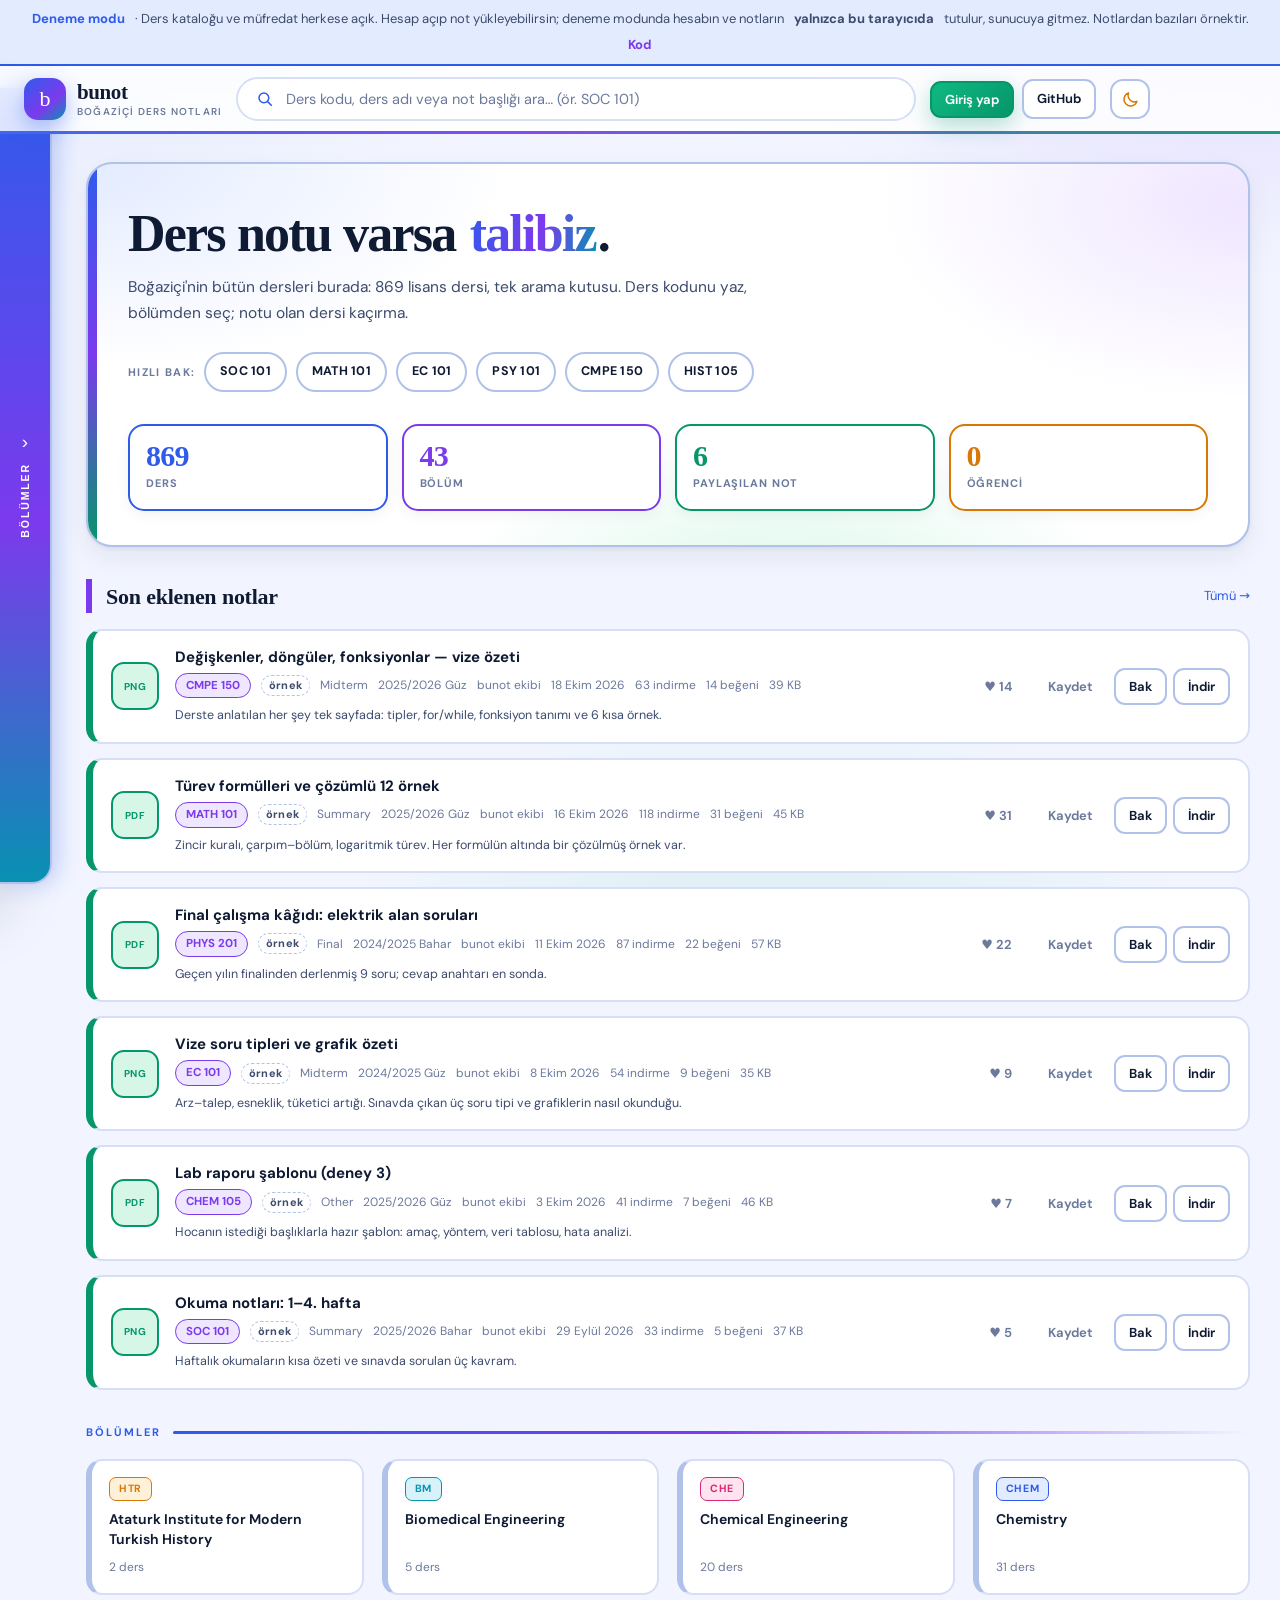
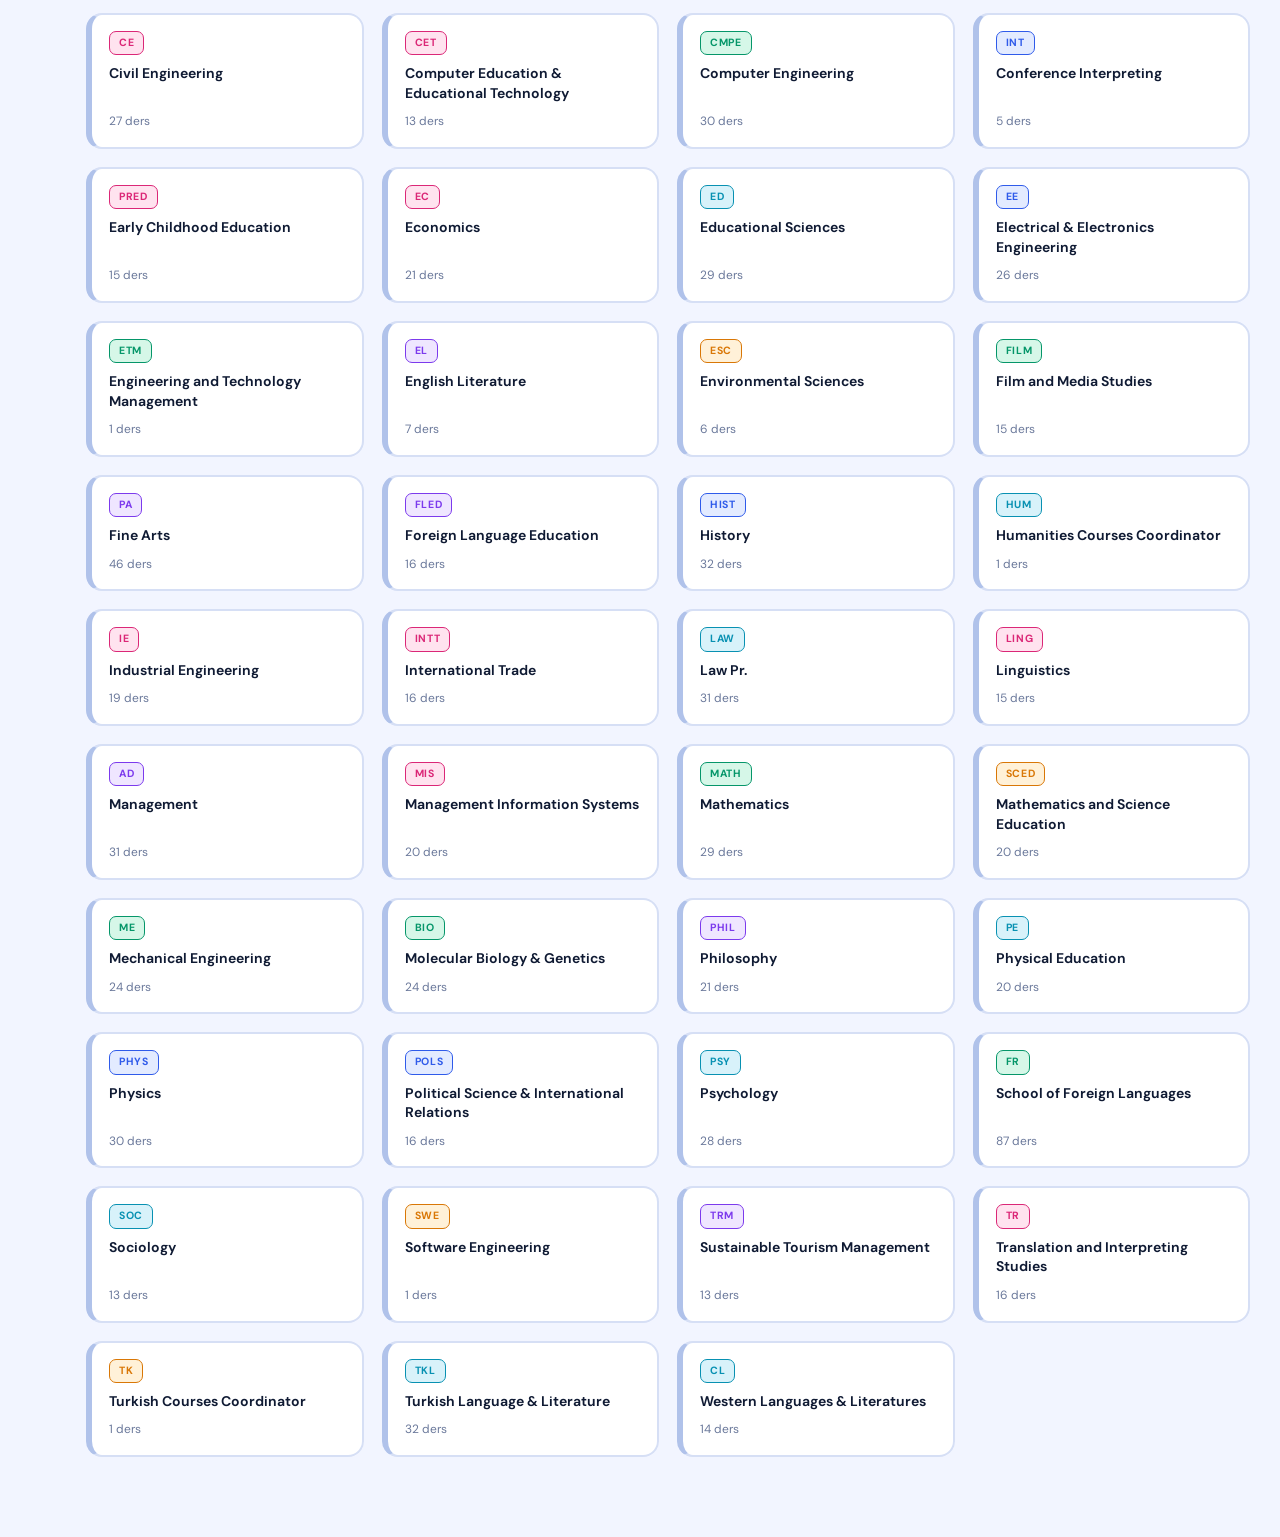
==== commit 619cdf87: "Deneme modu: kayit, giris, not yukleme, onizleme ve begeni tarayicida calisiyor; ornek notlar eklend" ====
--- a/docs/index.html
+++ b/docs/index.html
@@ -28,7 +28,7 @@
 <body>
 
 <div class="demo-serit" id="demo-serit" hidden>
-  <strong>Canlı demo</strong> · Ders kataloğu ve müfredat gezilebilir; üyelik ve not yükleme yerel sürümde çalışıyor.
+  <strong>Deneme modu</strong> · Ders kataloğu ve müfredat herkese açık. Hesap açıp not yükleyebilirsin; deneme modunda hesabın ve notların <b>yalnızca bu tarayıcıda</b> tutulur, sunucuya gitmez. Notlardan bazıları örnektir.
   <a href="https://github.com/mehlikaceylinaydogan/bunot" target="_blank" rel="noopener">Kod</a>
 </div>
 
--- a/docs/stil.css
+++ b/docs/stil.css
@@ -283,6 +283,17 @@
   font-size: 12px;
   font-weight: 800;
   white-space: nowrap;
+}
+
+/* örnek not etiketi (deneme modundaki hazır notlar) */
+.ornek-etiket {
+  border: 1px dashed var(--cizgi-koyu, #b9c2d6);
+  color: var(--murekkep-yumusak);
+  border-radius: 999px;
+  padding: 1px 7px;
+  font-size: 11px;
+  font-weight: 700;
+  letter-spacing: 0.02em;
 }
 
 /* üst bardaki renkli düğmeler */
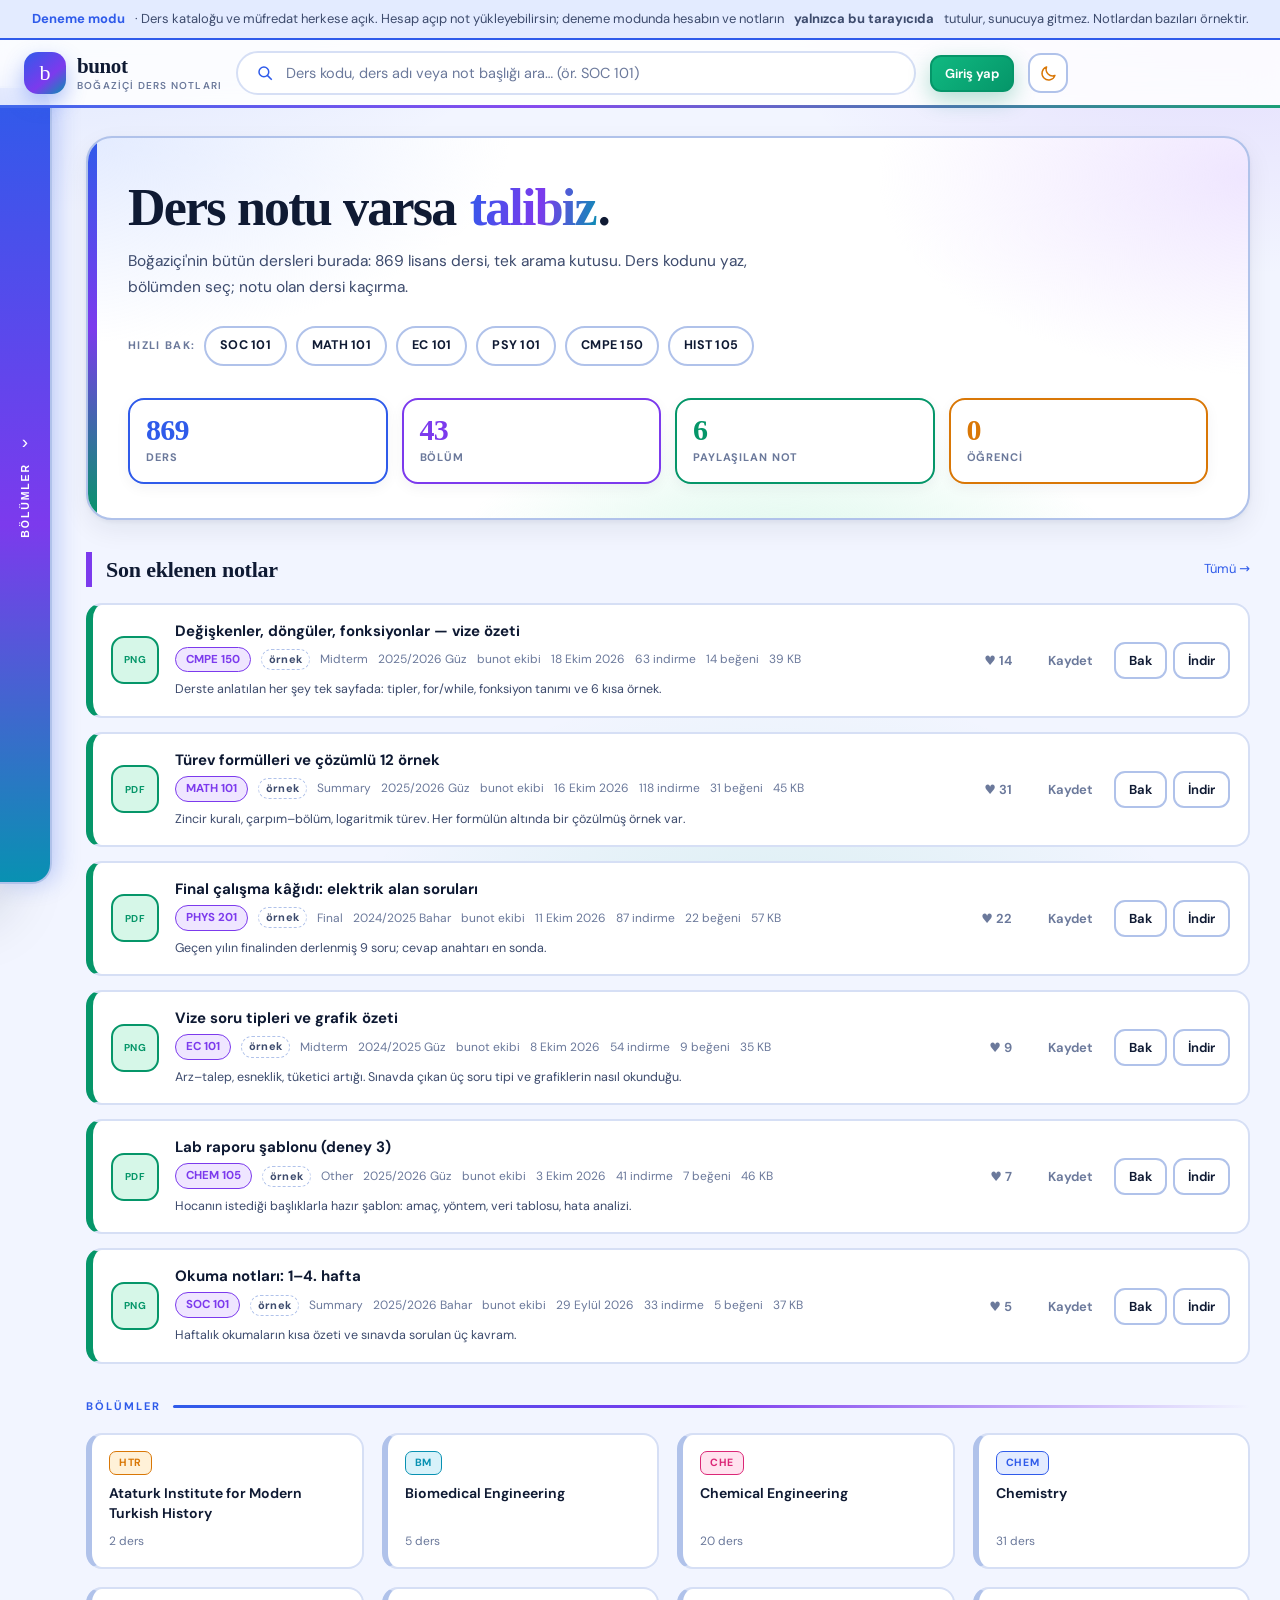
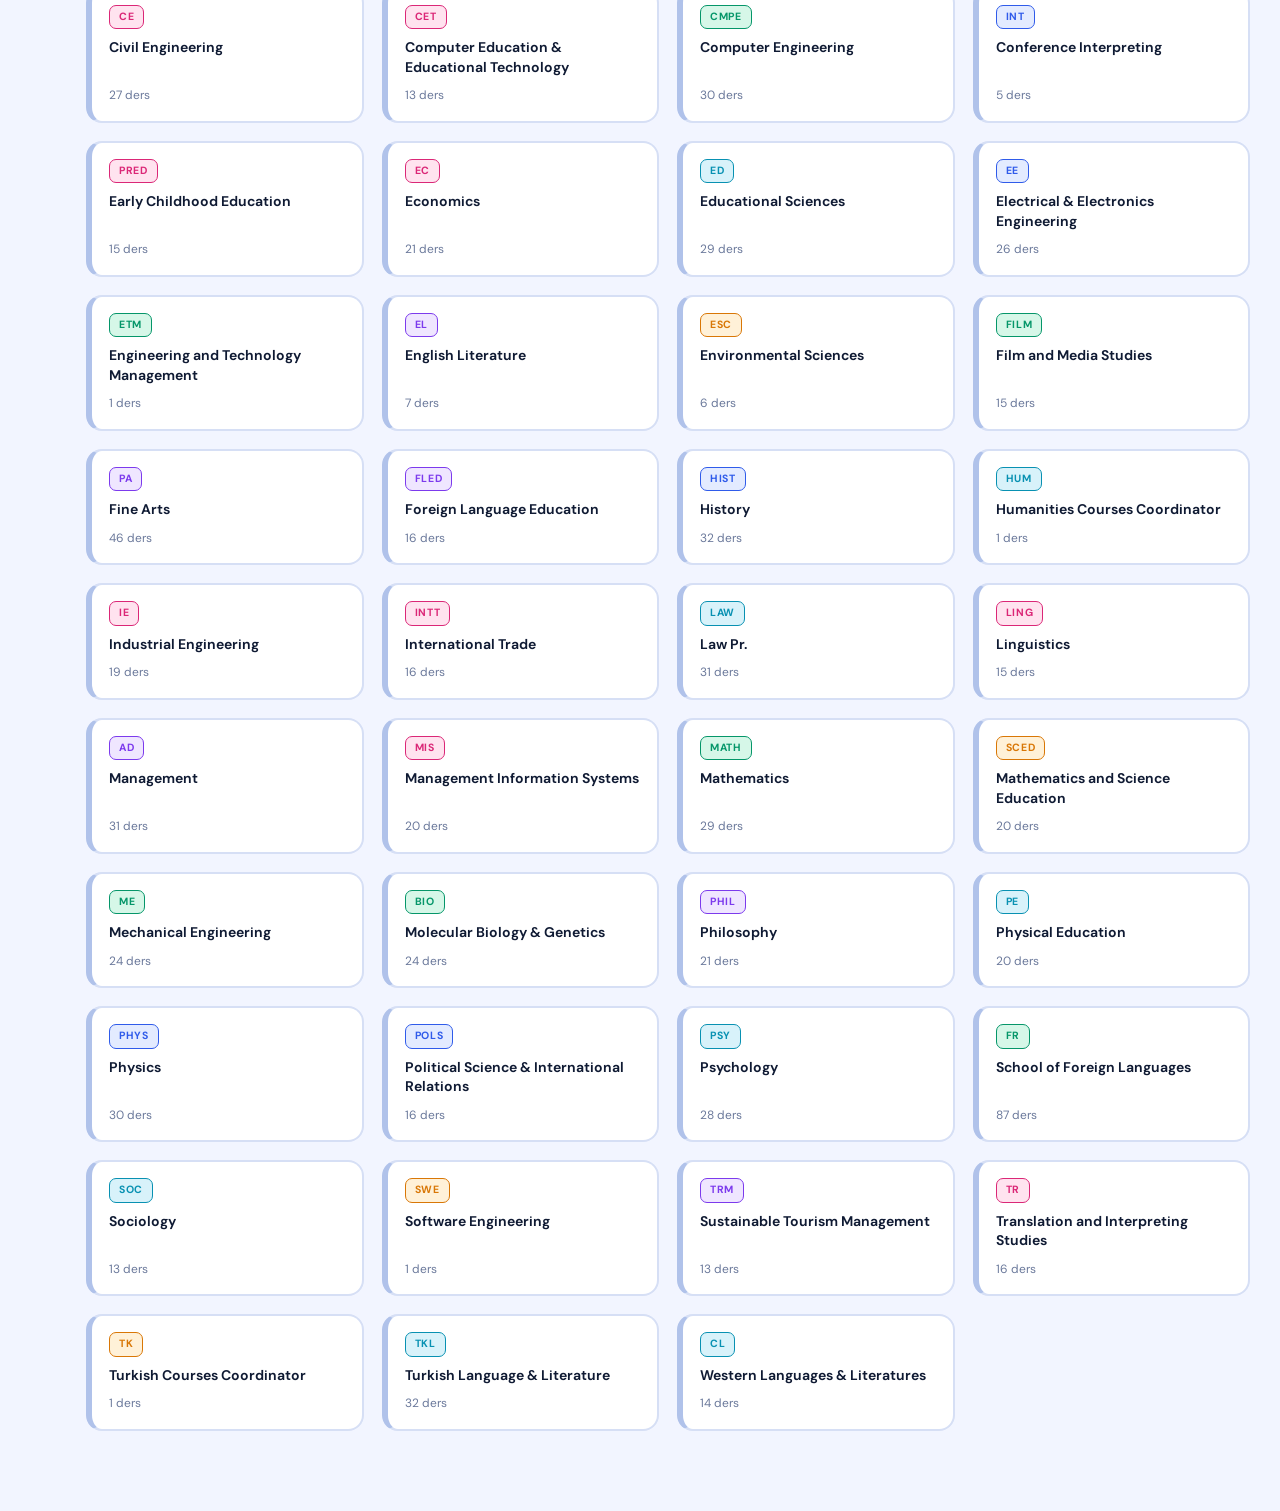
==== commit bee061cd: "Ust bardaki GitHub dugmesi ve seritteki Kod baglantisi kaldirildi" ====
--- a/docs/index.html
+++ b/docs/index.html
@@ -29,7 +29,6 @@
 
 <div class="demo-serit" id="demo-serit" hidden>
   <strong>Deneme modu</strong> · Ders kataloğu ve müfredat herkese açık. Hesap açıp not yükleyebilirsin; deneme modunda hesabın ve notların <b>yalnızca bu tarayıcıda</b> tutulur, sunucuya gitmez. Notlardan bazıları örnektir.
-  <a href="https://github.com/mehlikaceylinaydogan/bunot" target="_blank" rel="noopener">Kod</a>
 </div>
 
 <header class="ust">
